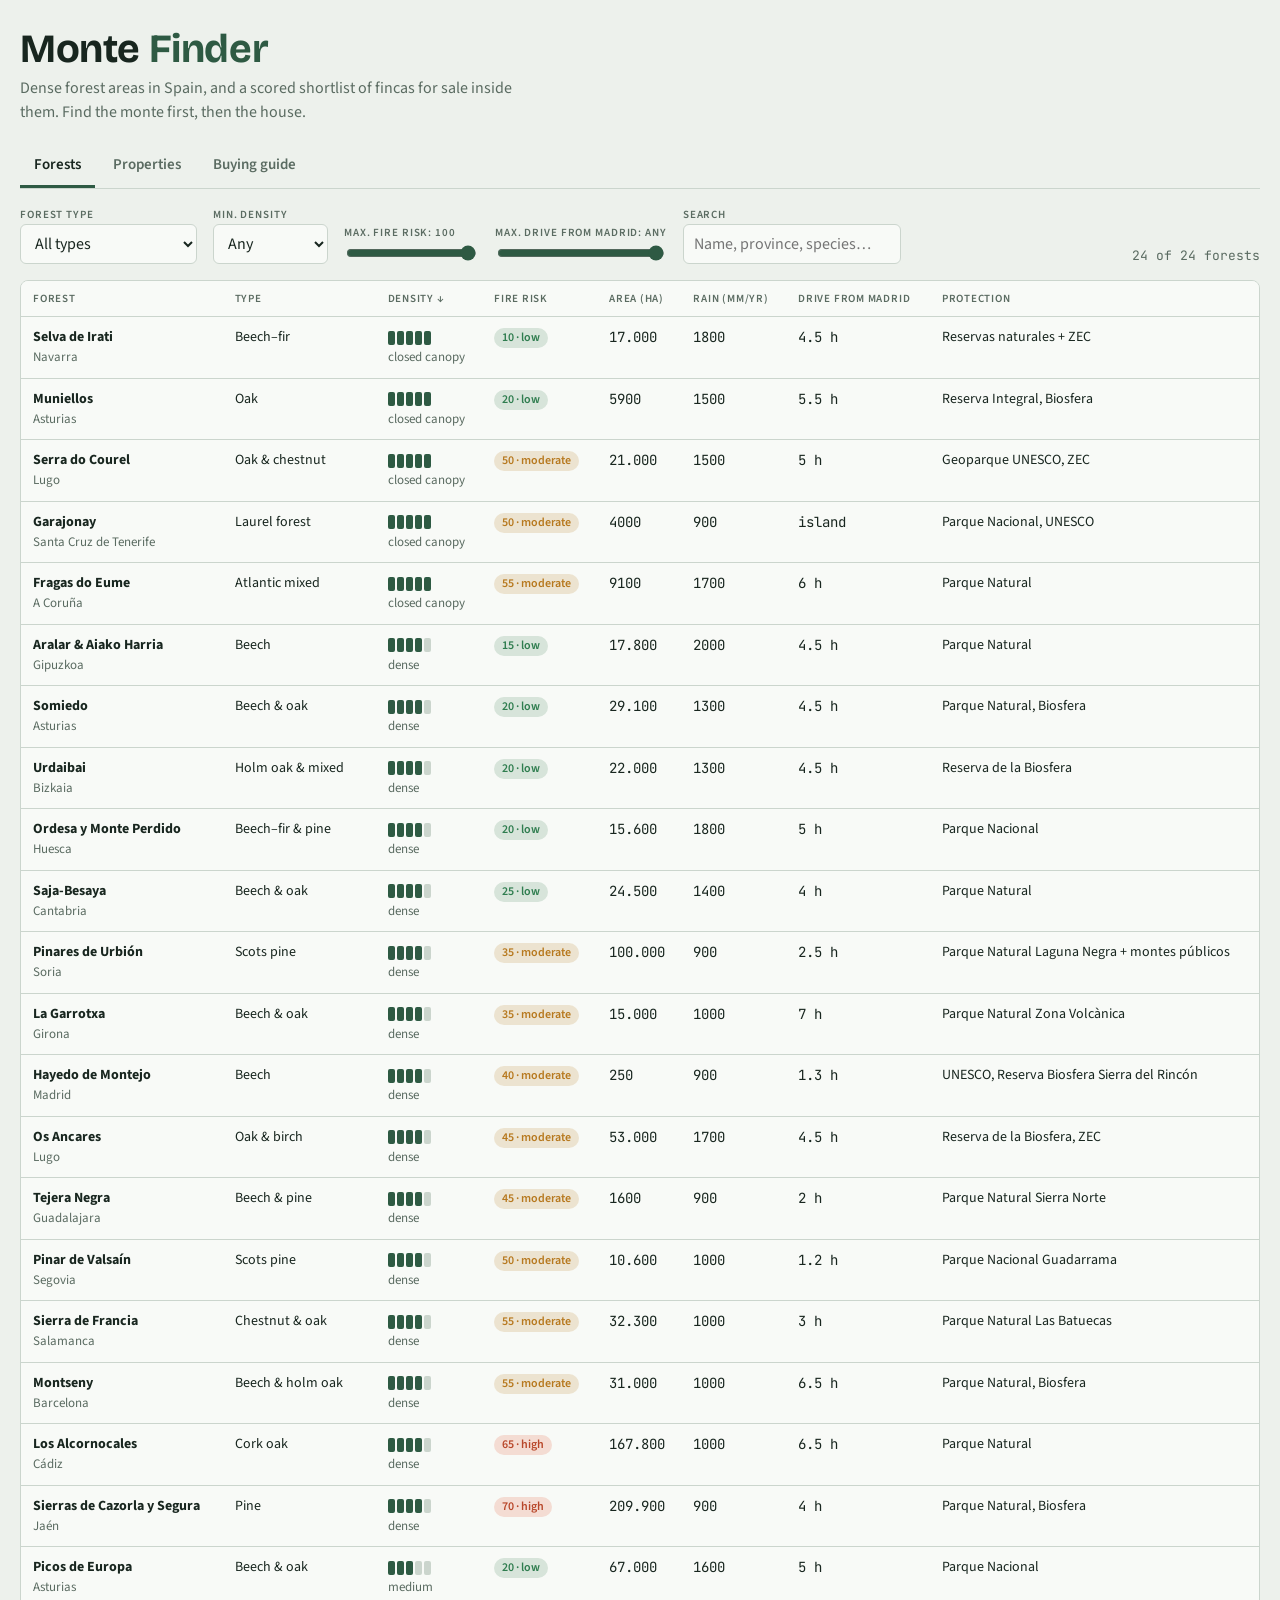
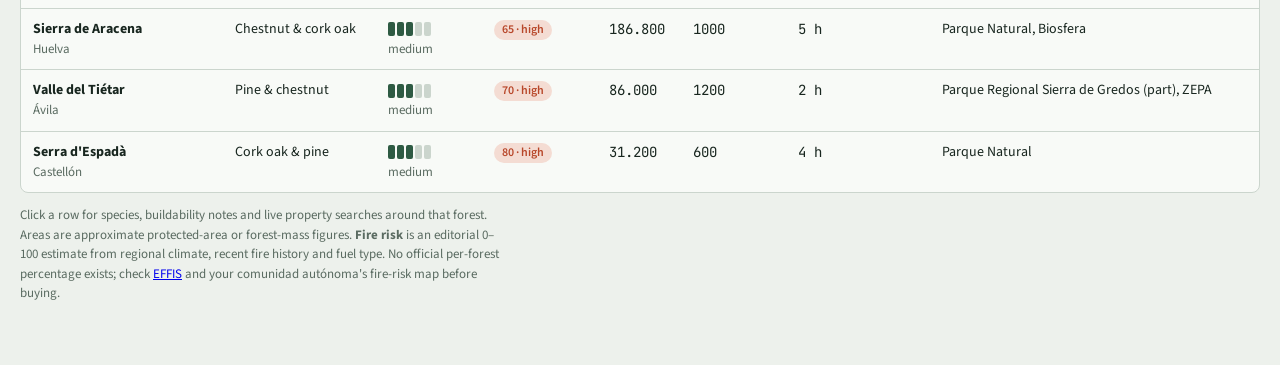
==== forest-finder/index.html @ 4b46ee8d "Add Monte Finder: Spanish forests and forest-property shortlist app Co-Authored-By: Claude Opus 5.5 " ====
<!doctype html>
<html lang="en">
<head>
<meta charset="utf-8">
<meta name="viewport" content="width=device-width, initial-scale=1, viewport-fit=cover">
<!-- ARTIFACT-START -->
<title>Monte Finder</title>
<link rel="preconnect" href="https://fonts.googleapis.com">
<link rel="preconnect" href="https://fonts.gstatic.com" crossorigin>
<link rel="stylesheet" href="https://fonts.googleapis.com/css2?family=Bricolage+Grotesque:opsz,wght@12..96,500;12..96,700&family=Source+Sans+3:wght@400;600&family=JetBrains+Mono:wght@400;600&display=swap">
<style>
:root{
  --bg:#EDF1EC; --surface:#F8FAF7; --ink:#18261F; --muted:#5A6B61; --line:#CBD5CD;
  --moss:#2E5A43; --moss-soft:#D7E4DA; --bark:#7A5A40;
  --ok:#2F7D4F; --warn:#B7791F; --bad:#B8472A; --bad-soft:#F4DCD3;
  --display:"Bricolage Grotesque", "Segoe UI", system-ui, sans-serif;
  --body:"Source Sans 3", "Segoe UI", system-ui, sans-serif;
  --mono:"JetBrains Mono", ui-monospace, Menlo, Consolas, monospace;
}
@media (prefers-color-scheme: dark){
  :root:not([data-theme="light"]){
    color-scheme:dark;
    --bg:#101813; --surface:#17221B; --ink:#E3EBE5; --muted:#98A89E; --line:#2C3B32;
    --moss:#7FC19A; --moss-soft:#1F3328; --bark:#C9A07E;
    --ok:#6CC08D; --warn:#E0A94A; --bad:#EE7F5E; --bad-soft:#3A221A;
  }
}
:root[data-theme="dark"]{
  color-scheme:dark;
  --bg:#101813; --surface:#17221B; --ink:#E3EBE5; --muted:#98A89E; --line:#2C3B32;
  --moss:#7FC19A; --moss-soft:#1F3328; --bark:#C9A07E;
  --ok:#6CC08D; --warn:#E0A94A; --bad:#EE7F5E; --bad-soft:#3A221A;
}
*{box-sizing:border-box}
body{margin:0;background:var(--bg);color:var(--ink);font:16px/1.5 var(--body);padding-inline:16px;padding-block:0 48px}
.wrap{max-width:1240px;margin:0 auto}
header{padding-block:28px 12px;display:flex;flex-wrap:wrap;gap:16px 32px;align-items:flex-end;justify-content:space-between}
h1{font:700 clamp(28px,4vw,40px)/1.05 var(--display);margin:0;letter-spacing:-.01em;text-wrap:balance}
h1 span{color:var(--moss)}
.lede{color:var(--muted);max-width:62ch;margin:6px 0 0}
h2{font:700 22px/1.2 var(--display);margin:0 0 4px;text-wrap:balance}
h3{font:600 17px/1.3 var(--display);margin:0}
nav.tabs{display:flex;gap:4px;border-bottom:1px solid var(--line);margin-block:8px 20px;overflow-x:auto}
nav.tabs button{font:600 15px var(--body);background:none;border:0;border-bottom:3px solid transparent;color:var(--muted);padding:10px 14px;cursor:pointer;white-space:nowrap}
nav.tabs button[aria-selected="true"]{color:var(--ink);border-color:var(--moss)}
button,select,input,textarea{font:inherit;color:inherit}
:focus-visible{outline:2px solid var(--moss);outline-offset:2px}
.controls{display:flex;flex-wrap:wrap;gap:10px 16px;align-items:end;margin-bottom:16px}
.field{display:flex;flex-direction:column;gap:4px;min-width:0}
.field label,.lbl{font:600 11px/1 var(--body);text-transform:uppercase;letter-spacing:.08em;color:var(--muted)}
select,input,textarea{background:var(--surface);border:1px solid var(--line);border-radius:6px;padding:7px 10px;max-width:100%}
input[type=range]{padding:0;accent-color:var(--moss)}
.btn{background:var(--moss);color:var(--surface);border:0;border-radius:6px;padding:8px 14px;font-weight:600;cursor:pointer}
.btn.ghost{background:transparent;color:var(--moss);border:1px solid var(--moss)}
.btn.small{padding:4px 10px;font-size:13px}
.count{font:13px var(--mono);color:var(--muted);margin-left:auto}
.tablebox{overflow-x:auto;border:1px solid var(--line);border-radius:8px;background:var(--surface)}
table{border-collapse:collapse;width:100%;font-size:14px}
th,td{padding:10px 12px;text-align:left;vertical-align:top;border-bottom:1px solid var(--line)}
th{font:600 11px var(--body);text-transform:uppercase;letter-spacing:.07em;color:var(--muted);white-space:nowrap;cursor:pointer;user-select:none;position:sticky;top:0;background:var(--surface)}
th[data-dir="asc"]::after{content:" ↑"} th[data-dir="desc"]::after{content:" ↓"}
tr:last-child td{border-bottom:0}
td.num{font-family:var(--mono);font-variant-numeric:tabular-nums;white-space:nowrap}
td .sub{color:var(--muted);font-size:13px}
#prop-table td:nth-child(2){min-width:240px}
tr.row{cursor:pointer} tr.row:hover td{background:var(--moss-soft)}
.pill{display:inline-block;font:600 12px/1 var(--body);padding:4px 8px;border-radius:999px;white-space:nowrap}
.risk-low{background:var(--moss-soft);color:var(--ok)}
.risk-mid{background:color-mix(in srgb,var(--warn) 18%,transparent);color:var(--warn)}
.risk-high{background:var(--bad-soft);color:var(--bad)}
.tag{display:inline-block;font-size:12px;border:1px solid var(--line);border-radius:4px;padding:1px 6px;margin:2px 4px 0 0;color:var(--muted)}
.meter{display:inline-flex;gap:2px;vertical-align:middle}
.meter i{width:7px;height:14px;border-radius:2px;background:var(--line)}
.meter i.on{background:var(--moss)}
.bar{height:6px;border-radius:3px;background:var(--line);overflow:hidden;min-width:60px;margin-top:4px}
.bar b{display:block;height:100%;background:var(--moss)}
.detail td{background:var(--bg)}
.detail .grid{display:grid;grid-template-columns:repeat(auto-fit,minmax(220px,1fr));gap:12px 24px;padding-block:6px}
.detail p{margin:2px 0 0}
.links{display:flex;flex-wrap:wrap;gap:6px;margin-top:6px}
.links a{font-size:13px;color:var(--moss);border:1px solid var(--line);border-radius:4px;padding:3px 8px;text-decoration:none;background:var(--surface)}
.links a:hover{border-color:var(--moss)}
.note{font-size:13px;color:var(--muted);max-width:80ch}
.example{font:600 10px/1 var(--mono);letter-spacing:.06em;color:var(--bark);border:1px dashed var(--bark);border-radius:3px;padding:2px 4px;margin-left:6px;vertical-align:middle}
.score{font:700 18px var(--mono)}
.panel{background:var(--surface);border:1px solid var(--line);border-radius:8px;padding:18px}
form.add{display:grid;grid-template-columns:repeat(auto-fit,minmax(180px,1fr));gap:12px 16px}
form.add .wide{grid-column:1/-1}
.row-actions{display:flex;gap:8px;flex-wrap:wrap;grid-column:1/-1}
details.panel summary{cursor:pointer;font:600 16px var(--display)}
details.panel[open] summary{margin-bottom:14px}
.stack{display:flex;flex-direction:column;gap:16px}
.guide{display:grid;grid-template-columns:repeat(auto-fit,minmax(300px,1fr));gap:16px}
.guide ol,.guide ul{margin:8px 0 0;padding-left:20px}
.guide li{margin-bottom:6px}
.guide a{color:var(--moss)}
.toast{position:fixed;left:50%;bottom:calc(20px + env(safe-area-inset-bottom,0px));transform:translateX(-50%);background:var(--ink);color:var(--bg);padding:8px 14px;border-radius:6px;font-size:14px}
[hidden]{display:none!important}
@media (prefers-reduced-motion:no-preference){tr.row td{transition:background .15s}}
</style>
</head>
<body>
<div class="wrap">
<header>
  <div>
    <h1>Monte <span>Finder</span></h1>
    <p class="lede">Dense forest areas in Spain, and a scored shortlist of fincas for sale inside them. Find the monte first, then the house.</p>
  </div>
</header>

<nav class="tabs" role="tablist">
  <button role="tab" id="tab-forests" aria-selected="true" data-panel="forests">Forests</button>
  <button role="tab" id="tab-props" aria-selected="false" data-panel="props">Properties</button>
  <button role="tab" id="tab-guide" aria-selected="false" data-panel="guide">Buying guide</button>
</nav>

<!-- FORESTS -->
<section id="forests" role="tabpanel">
  <div class="controls">
    <div class="field"><label for="f-type">Forest type</label>
      <select id="f-type"><option value="">All types</option></select></div>
    <div class="field"><label for="f-dens">Min. density</label>
      <select id="f-dens"><option value="1">Any</option><option value="3">Medium+</option><option value="4">Dense+</option><option value="5">Very dense</option></select></div>
    <div class="field"><label for="f-risk">Max. fire risk: <span id="f-risk-v">100</span></label>
      <input type="range" id="f-risk" min="0" max="100" step="5" value="100"></div>
    <div class="field"><label for="f-drive">Max. drive from Madrid: <span id="f-drive-v">any</span></label>
      <input type="range" id="f-drive" min="1" max="8" step="0.5" value="8"></div>
    <div class="field"><label for="f-q">Search</label>
      <input id="f-q" type="search" placeholder="Name, province, species…"></div>
    <span class="count" id="f-count"></span>
  </div>
  <div class="tablebox">
    <table id="forest-table">
      <thead><tr>
        <th data-k="name">Forest</th>
        <th data-k="type">Type</th>
        <th data-k="density">Density</th>
        <th data-k="fire">Fire risk</th>
        <th data-k="areaHa">Area (ha)</th>
        <th data-k="rain">Rain (mm/yr)</th>
        <th data-k="drive">Drive from Madrid</th>
        <th data-k="protection">Protection</th>
      </tr></thead>
      <tbody></tbody>
    </table>
  </div>
  <p class="note">Click a row for species, buildability notes and live property searches around that forest. Areas are approximate protected-area or forest-mass figures. <b>Fire risk</b> is an editorial 0–100 estimate from regional climate, recent fire history and fuel type. No official per-forest percentage exists; check <a href="https://forest-fire.emergency.copernicus.eu/" target="_blank" rel="noopener">EFFIS</a> and your comunidad autónoma's fire-risk map before buying.</p>
</section>

<!-- PROPERTIES -->
<section id="props" role="tabpanel" hidden>
  <div class="controls">
    <div class="field"><label for="p-forest">Near forest</label>
      <select id="p-forest"><option value="">All</option></select></div>
    <div class="field"><label for="p-max">Max. price (€)</label>
      <input id="p-max" type="number" min="0" step="10000" placeholder="e.g. 250000"></div>
    <div class="field"><label for="p-minf">Min. forest %</label>
      <input id="p-minf" type="number" min="0" max="100" step="5" placeholder="e.g. 60"></div>
    <button class="btn" id="p-add-toggle" type="button">Add a property</button>
    <span class="count" id="p-count"></span>
  </div>

  <div class="panel" id="p-form-panel" hidden>
    <h2 id="p-form-title">Add a property</h2>
    <p class="note">Paste the ad link and fill what the ad says. Forest % can be checked on the <a href="https://www1.sedecatastro.gob.es/" target="_blank" rel="noopener">Catastro</a> parcel sheet (cultivo "monte alto / pinar / castaños") or on <a href="https://sigpac.mapa.gob.es/fega/visor/" target="_blank" rel="noopener">SIGPAC</a> (uso FO).</p>
    <form class="add" id="p-form">
      <div class="field wide"><label for="pf-title">Title</label><input id="pf-title" required placeholder="Casa de piedra con 4 ha de robledal"></div>
      <div class="field wide"><label for="pf-url">Ad link</label><input id="pf-url" type="url" placeholder="https://www.idealista.com/inmueble/…"></div>
      <div class="field"><label for="pf-forest">Nearest forest</label><select id="pf-forest"></select></div>
      <div class="field"><label for="pf-town">Municipality</label><input id="pf-town"></div>
      <div class="field"><label for="pf-price">Price (€)</label><input id="pf-price" type="number" min="0" required></div>
      <div class="field"><label for="pf-area">Land area (ha)</label><input id="pf-area" type="number" min="0" step="0.01" required></div>
      <div class="field"><label for="pf-fpct">Forest % of land</label><input id="pf-fpct" type="number" min="0" max="100" required></div>
      <div class="field"><label for="pf-ftype">Forest type on the plot</label><input id="pf-ftype" placeholder="Robledal, castaños, pinar…"></div>
      <div class="field"><label for="pf-dens">Density</label><select id="pf-dens"><option value="1">1 · scattered</option><option value="2">2 · open</option><option value="3" selected>3 · medium</option><option value="4">4 · dense</option><option value="5">5 · closed canopy</option></select></div>
      <div class="field"><label for="pf-fire">Fire risk (0–100)</label><input id="pf-fire" type="number" min="0" max="100" placeholder="blank = use forest's"></div>
      <div class="field"><label for="pf-house">Building</label><select id="pf-house">
        <option value="habitable">Habitable house</option><option value="renovate" selected>House to renovate</option>
        <option value="ruin">Ruin / borda / pallaza</option><option value="none">No building</option></select></div>
      <div class="field"><label for="pf-m2">Built area (m²)</label><input id="pf-m2" type="number" min="0"></div>
      <div class="field"><label for="pf-water">Water</label><select id="pf-water"><option value="1">Yes (mains, spring or well)</option><option value="0">No / unknown</option></select></div>
      <div class="field"><label for="pf-power">Electricity</label><select id="pf-power"><option value="1">Yes</option><option value="0">No / unknown</option></select></div>
      <div class="field"><label for="pf-road">Road access</label><select id="pf-road"><option value="1">Paved / year-round</option><option value="0">Dirt track / unknown</option></select></div>
      <div class="field"><label for="pf-net">Internet</label><select id="pf-net"><option value="unknown">Unknown</option><option value="fibre">Fibre</option><option value="4g">4G/5G</option><option value="sat">Satellite only</option></select></div>
      <div class="field wide"><label for="pf-notes">Notes</label><textarea id="pf-notes" rows="2" placeholder="Suelo rústico? Núcleo rural? Spring on the plot? Next visit…"></textarea></div>
      <div class="row-actions">
        <button class="btn" type="submit" id="pf-save">Save property</button>
        <button class="btn ghost" type="button" id="pf-cancel">Cancel</button>
      </div>
    </form>
  </div>

  <div class="tablebox" style="margin-top:16px">
    <table id="prop-table">
      <thead><tr>
        <th data-k="score">Fit</th>
        <th data-k="title">Property</th>
        <th data-k="price">Price</th>
        <th data-k="area">Land</th>
        <th data-k="fpct">Forest</th>
        <th data-k="eurPerForestHa">€ / forest ha</th>
        <th data-k="density">Density</th>
        <th data-k="fire">Fire risk</th>
        <th data-k="house">Building</th>
        <th data-k="services">Services</th>
        <th></th>
      </tr></thead>
      <tbody></tbody>
    </table>
  </div>
  <p class="note"><b>Fit score</b> (0–100) = forest % ×30 + density ×20 + low fire risk ×20 + building ×15 (habitable 15, to renovate 12, ruin 8, none 0) + water, power and road access 5 each. Building new on suelo rústico is usually not allowed, so an existing house or ruin scores higher than bare land.</p>

  <details class="panel" style="margin-top:16px">
    <summary>Back up or move your list</summary>
    <div class="stack">
      <p class="note">Properties are saved in this browser only. Copy the JSON to keep a backup or to move the list to another device, then paste it back here.</p>
      <textarea id="p-json" rows="6" style="font-family:var(--mono);font-size:12px;width:100%"></textarea>
      <div class="row-actions">
        <button class="btn small" type="button" id="p-export">Copy list as JSON</button>
        <button class="btn small ghost" type="button" id="p-import">Replace list with pasted JSON</button>
        <button class="btn small ghost" type="button" id="p-clear-ex">Remove example rows</button>
      </div>
    </div>
  </details>
</section>

<!-- GUIDE -->
<section id="guide" role="tabpanel" hidden>
  <div class="guide">
    <div class="panel">
      <h2>Before you make an offer</h2>
      <ol>
        <li><b>Land classification.</b> Ask the ayuntamiento for a <i>certificado urbanístico</i>. On <i>suelo rústico / no urbanizable</i>, new houses are usually banned or need huge minimum plots. Renovating an existing, legally registered building is the realistic path.</li>
        <li><b>Is the house legal?</b> Check it appears in the <a href="https://www1.sedecatastro.gob.es/" target="_blank" rel="noopener">Catastro</a> and the Registro de la Propiedad (nota simple, ~€10). Unregistered ruins may not be rebuildable.</li>
        <li><b>Protected area rules.</b> Inside a Parque Natural or Red Natura 2000 zone, the PORN/PRUG plan decides what you may build, cut or fence. Read it for the exact parcel.</li>
        <li><b>Fire history.</b> Under the Ley de Montes (Ley 43/2003, art. 50) burned forest land cannot change use for 30 years. Check past fires on <a href="https://forest-fire.emergency.copernicus.eu/apps/effis.statistics/" target="_blank" rel="noopener">EFFIS</a>.</li>
        <li><b>Monte público or vecinal?</b> Many forests are <i>montes de utilidad pública</i> or <i>montes vecinales en mano común</i> (Galicia). You can buy next to them, not in them.</li>
        <li><b>Water.</b> Spring or well rights (<i>concesión</i> from the Confederación Hidrográfica) matter more than mains water in remote places.</li>
        <li><b>Access and services.</b> A right of way (<i>servidumbre de paso</i>) must be registered. Check electricity connection cost and mobile coverage on site.</li>
      </ol>
    </div>
    <div class="panel">
      <h2>Living in a dense forest safely</h2>
      <ul>
        <li><b>Defensible space.</b> Most regions require a 25–50 m cleared strip (<i>franja de protección</i>) around buildings in forest-urban interface. Galicia enforces 50 m under Ley 3/2007.</li>
        <li><b>Species matter.</b> Beech, oak and chestnut burn far less readily than pine or eucalyptus. Atlantic broadleaf forests (Navarra, Asturias, Cantabria, País Vasco) carry the lowest risk.</li>
        <li><b>Eucalyptus and pine plantations</b> often appear as "forest" in ads. They are high fire risk and low habitat value. Ask what the trees are.</li>
        <li><b>Insurance.</b> Get a fire insurance quote before buying. Refusal or a very high premium tells you something.</li>
        <li><b>Winter.</b> North-facing slopes in Cantabrian valleys get little sun from November to February. Visit in winter.</li>
      </ul>
    </div>
    <div class="panel">
      <h2>Where to search</h2>
      <ul>
        <li><a href="https://www.idealista.com/" target="_blank" rel="noopener">Idealista</a>: filter "Terrenos" or "Casas de pueblo/rústicas", then search the municipality names from the Forests tab.</li>
        <li><a href="https://www.fotocasa.es/" target="_blank" rel="noopener">Fotocasa</a>: section "Fincas rústicas" by province.</li>
        <li><a href="https://www.milanuncios.com/venta-de-fincas/" target="_blank" rel="noopener">Milanuncios</a>: private sellers, keyword "bosque" or "monte".</li>
        <li><a href="https://www.cocampo.com/" target="_blank" rel="noopener">Cocampo</a>: specialist in fincas forestales and rústicas.</li>
        <li><a href="https://www.aldeasabandonadas.com/" target="_blank" rel="noopener">Aldeas Abandonadas</a>: villages, ruins and pallazas in the north-west.</li>
        <li><a href="https://www.agroanuncios.es/anuncios/fincas-rusticas/" target="_blank" rel="noopener">AgroAnuncios</a>: rural plots, many with robledal or castaños.</li>
        <li>Galicia: the <a href="https://bantegal.com/" target="_blank" rel="noopener">Banco de Terras</a> lists public and abandoned plots.</li>
      </ul>
    </div>
    <div class="panel">
      <h2>Map tools</h2>
      <ul>
        <li><a href="https://sigpac.mapa.gob.es/fega/visor/" target="_blank" rel="noopener">SIGPAC viewer</a>: land use per parcel (FO = forestal).</li>
        <li><a href="https://www.miteco.gob.es/es/biodiversidad/servicios/banco-datos-naturaleza/informacion-disponible/mfe50.html" target="_blank" rel="noopener">Mapa Forestal de España</a>: species and canopy cover (fracción de cabida cubierta).</li>
        <li><a href="https://www.ign.es/iberpix/visor/" target="_blank" rel="noopener">Iberpix (IGN)</a>: aerial photos, including historical ones to see how the forest has changed.</li>
        <li><a href="https://www.miteco.gob.es/es/biodiversidad/servicios/banco-datos-naturaleza/informacion-disponible/enp.html" target="_blank" rel="noopener">Protected areas (ENP / Natura 2000)</a> boundaries.</li>
      </ul>
    </div>
  </div>
</section>
</div>
<div class="toast" id="toast" hidden></div>

<script>
// ---- Forest data (approximate; verify before relying on it) ----
// density: 1 scattered … 5 closed canopy. fire: editorial 0–100 risk estimate. drive: hours by car from Madrid (null = island).
const FORESTS = [
 {id:"irati",name:"Selva de Irati",prov:"Navarra",type:"Beech–fir",species:"Haya (Fagus sylvatica), abeto (Abies alba)",density:5,fire:10,areaHa:17000,alt:"800–1,500 m",rain:1800,protection:"Reservas naturales + ZEC",drive:4.5,towns:["Ochagavía","Orbaizeta","Aribe","Garralda"],notes:"Second-largest beech–fir forest in Europe. Very wet, very low fire risk. Houses come up in the Aezkoa and Salazar valley villages."},
 {id:"aralar",name:"Aralar & Aiako Harria",prov:"Gipuzkoa",type:"Beech",species:"Haya, roble, pino plantations at lower levels",density:4,fire:15,areaHa:17800,alt:"200–1,430 m",rain:2000,protection:"Parque Natural",drive:4.5,towns:["Lekunberri","Amezketa","Oiartzun","Ataun"],notes:"Rainiest part of the peninsula. Caseríos with woodland are common but pricey. Close to San Sebastián and France."},
 {id:"muniellos",name:"Muniellos",prov:"Asturias",type:"Oak",species:"Roble albar (Quercus petraea), roble carballo, abedul, haya",density:5,fire:20,areaHa:5900,alt:"600–1,600 m",rain:1500,protection:"Reserva Integral, Biosfera",drive:5.5,towns:["Cangas del Narcea","Ibias","Degaña"],notes:"Largest oak forest in Spain. The reserve itself is closed to building. Look at the villages of the Fuentes del Narcea park around it."},
 {id:"somiedo",name:"Somiedo",prov:"Asturias",type:"Beech & oak",species:"Haya, roble, abedul, acebo",density:4,fire:20,areaHa:29100,alt:"400–2,194 m",rain:1300,protection:"Parque Natural, Biosfera",drive:4.5,towns:["Pola de Somiedo","Teverga","Belmonte de Miranda"],notes:"Brown bear country. Old teitos and brañas occasionally for sale; renovation rules are strict but possible."},
 {id:"picos",name:"Picos de Europa",prov:"Asturias",type:"Beech & oak",species:"Haya, roble, tilo, castaño",density:3,fire:20,areaHa:67000,alt:"75–2,650 m",rain:1600,protection:"Parque Nacional",drive:5,towns:["Cangas de Onís","Potes","Posada de Valdeón","Cabrales"],notes:"Mixed meadow, rock and forest rather than continuous woodland. Liébana (Potes) has drier microclimate and oak–chestnut slopes."},
 {id:"saja",name:"Saja-Besaya",prov:"Cantabria",type:"Beech & oak",species:"Haya, roble, abedul",density:4,fire:25,areaHa:24500,alt:"150–2,000 m",rain:1400,protection:"Parque Natural",drive:4,towns:["Cabuérniga","Ruente","Los Tojos","Arenas de Iguña"],notes:"Some of Spain's best-kept beech woods, with village houses in the Cabuérniga valley. Closer to Madrid than Asturias."},
 {id:"urdaibai",name:"Urdaibai",prov:"Bizkaia",type:"Holm oak & mixed",species:"Encina cantábrica, roble; many pine and eucalyptus plantations",density:4,fire:20,areaHa:22000,alt:"0–800 m",rain:1300,protection:"Reserva de la Biosfera",drive:4.5,towns:["Gernika","Busturia","Ea","Mundaka"],notes:"Coastal. A lot of what looks like forest is plantation; check species on each plot."},
 {id:"eume",name:"Fragas do Eume",prov:"A Coruña",type:"Atlantic mixed",species:"Carballo (Q. robur), castaño, abedul, ferns",density:5,fire:55,areaHa:9100,alt:"0–600 m",rain:1700,protection:"Parque Natural",drive:6,towns:["Pontedeume","Monfero","A Capela","Cabanas"],notes:"One of Europe's best-preserved Atlantic coastal forests. Hit by fire in 2012; surrounding hills are eucalyptus-heavy."},
 {id:"ancares",name:"Os Ancares",prov:"Lugo",type:"Oak & birch",species:"Carballo, abedul, acebo, soutos de castaño",density:4,fire:45,areaHa:53000,alt:"500–1,969 m",rain:1700,protection:"Reserva de la Biosfera, ZEC",drive:4.5,towns:["Navia de Suarna","Cervantes","Vega de Espinareda","Candín"],notes:"Pallozas and stone houses in near-empty villages, often at low prices. Remote; winters are long."},
 {id:"courel",name:"Serra do Courel",prov:"Lugo",type:"Oak & chestnut",species:"Devesas de roble, castaño, tejo, acebo",density:5,fire:50,areaHa:21000,alt:"400–1,640 m",rain:1500,protection:"Geoparque UNESCO, ZEC",drive:5,towns:["Folgoso do Courel","Seoane","Quiroga"],notes:"Devesa da Rogueira is one of Galicia's densest forests. The 2022 fires burned part of the range; check the exact plot."},
 {id:"ordesa",name:"Ordesa y Monte Perdido",prov:"Huesca",type:"Beech–fir & pine",species:"Haya, abeto, pino silvestre, pino negro",density:4,fire:20,areaHa:15600,alt:"700–3,355 m",rain:1800,protection:"Parque Nacional",drive:5,towns:["Torla","Broto","Fanlo","Bielsa"],notes:"Old bordas in the Broto and Sobrarbe valleys are the usual route. High prices near Torla."},
 {id:"urbion",name:"Pinares de Urbión",prov:"Soria",type:"Scots pine",species:"Pino silvestre, rebollo, haya in pockets",density:4,fire:35,areaHa:100000,alt:"1,000–2,200 m",rain:900,protection:"Parque Natural Laguna Negra + montes públicos",drive:2.5,towns:["Covaleda","Duruelo de la Sierra","Vinuesa","Quintanar de la Sierra"],notes:"One of Europe's largest continuous pine forests, well managed by the villages. Most forest is communal; buy a village house on its edge. Cold winters."},
 {id:"valsain",name:"Pinar de Valsaín",prov:"Segovia",type:"Scots pine",species:"Pino silvestre, roble melojo, acebo",density:4,fire:50,areaHa:10600,alt:"1,100–2,200 m",rain:1000,protection:"Parque Nacional Guadarrama",drive:1.2,towns:["Valsaín","La Granja","Navafría","El Espinar"],notes:"State-owned forest, so you buy in the villages around it. Closest dense forest to Madrid; prices reflect that."},
 {id:"montejo",name:"Hayedo de Montejo",prov:"Madrid",type:"Beech",species:"Haya, roble melojo, acebo",density:4,fire:40,areaHa:250,alt:"1,250–1,500 m",rain:900,protection:"UNESCO, Reserva Biosfera Sierra del Rincón",drive:1.3,towns:["Montejo de la Sierra","La Hiruela","Horcajuelo de la Sierra","Prádena del Rincón"],notes:"Small beech wood, but the Sierra del Rincón around it has oak forest and cheap-ish stone houses."},
 {id:"tejera",name:"Tejera Negra",prov:"Guadalajara",type:"Beech & pine",species:"Haya, roble, pino silvestre",density:4,fire:45,areaHa:1600,alt:"1,200–2,000 m",rain:900,protection:"Parque Natural Sierra Norte",drive:2,towns:["Cantalojas","Majaelrayo","Valverde de los Arroyos","Campillo de Ranas"],notes:"Pueblos de arquitectura negra. Very low population, stone houses for renovation appear regularly."},
 {id:"francia",name:"Sierra de Francia",prov:"Salamanca",type:"Chestnut & oak",species:"Castaño, roble melojo, madroño, alcornoque",density:4,fire:55,areaHa:32300,alt:"400–1,723 m",rain:1000,protection:"Parque Natural Las Batuecas",drive:3,towns:["La Alberca","Mogarraz","Miranda del Castañar","Sotoserrano"],notes:"Terraced chestnut and oak slopes with vineyards. Mild; some fire risk on the south side."},
 {id:"tietar",name:"Valle del Tiétar",prov:"Ávila",type:"Pine & chestnut",species:"Pino resinero, pino laricio, castaño, roble",density:3,fire:70,areaHa:86000,alt:"400–2,592 m",rain:1200,protection:"Parque Regional Sierra de Gredos (part), ZEPA",drive:2,towns:["Arenas de San Pedro","Candeleda","Piedralaves","El Arenal"],notes:"Green and close to Madrid, but pine-dominated with hot summers. Several large fires in recent decades."},
 {id:"montseny",name:"Montseny",prov:"Barcelona",type:"Beech & holm oak",species:"Haya, encina, abeto, alcornoque",density:4,fire:55,areaHa:31000,alt:"200–1,706 m",rain:1000,protection:"Parque Natural, Biosfera",drive:6.5,towns:["Viladrau","Montseny","Arbúcies","Seva"],notes:"Masías surrounded by forest, close to Barcelona and Girona. High prices, strict park rules."},
 {id:"garrotxa",name:"La Garrotxa",prov:"Girona",type:"Beech & oak",species:"Haya (Fageda d'en Jordà), roble, encina",density:4,fire:35,areaHa:15000,alt:"200–1,100 m",rain:1000,protection:"Parque Natural Zona Volcànica",drive:7,towns:["Olot","Santa Pau","Les Planes d'Hostoles","Sant Feliu de Pallerols"],notes:"Wet volcanic valleys with beech on lava. Masías to restore appear, but demand is high."},
 {id:"cazorla",name:"Sierras de Cazorla y Segura",prov:"Jaén",type:"Pine",species:"Pino laricio, pino carrasco, pino negral",density:4,fire:70,areaHa:209900,alt:"460–2,107 m",rain:900,protection:"Parque Natural, Biosfera",drive:4,towns:["Cazorla","Santiago de la Espada","Hornos","Pontones"],notes:"Spain's largest protected area. Dense pine but Mediterranean summers; the 2017 and 2022 seasons had large fires nearby."},
 {id:"aracena",name:"Sierra de Aracena",prov:"Huelva",type:"Chestnut & cork oak",species:"Castaño, alcornoque, encina, quejigo",density:3,fire:65,areaHa:186800,alt:"200–960 m",rain:1000,protection:"Parque Natural, Biosfera",drive:5,towns:["Aracena","Alájar","Castaño del Robledo","Galaroza"],notes:"Wetter than the rest of Andalucía. Chestnut groves with houses are a classic buy. More dehesa than closed forest."},
 {id:"alcornocales",name:"Los Alcornocales",prov:"Cádiz",type:"Cork oak",species:"Alcornoque, quejigo; laurel and ferns in the canutos",density:4,fire:65,areaHa:167800,alt:"0–1,092 m",rain:1000,protection:"Parque Natural",drive:6.5,towns:["Jimena de la Frontera","Alcalá de los Gazules","Castellar","Cortes de la Frontera"],notes:"Largest cork oak forest in Europe. Big estates dominate; small fincas with cortijos come up around Jimena."},
 {id:"espadan",name:"Serra d'Espadà",prov:"Castellón",type:"Cork oak & pine",species:"Alcornoque, pino rodeno, encina",density:3,fire:80,areaHa:31200,alt:"100–1,106 m",rain:600,protection:"Parque Natural",drive:4,towns:["Eslida","Aín","Almedíjar","Chóvar"],notes:"Only large cork forest in eastern Spain. Dry and fire-prone; high risk for a forest home."},
 {id:"garajonay",name:"Garajonay",prov:"Santa Cruz de Tenerife",type:"Laurel forest",species:"Laurisilva: laurel, til, viñátigo, brezo",density:5,fire:50,areaHa:4000,alt:"650–1,487 m",rain:900,protection:"Parque Nacional, UNESCO",drive:null,towns:["Hermigua","Vallehermoso","Agulo","Alajeró"],notes:"Fog-fed relict forest on La Gomera. The 2012 fire burned a large part. Farmhouses in Hermigua and Vallehermoso valleys."}
];

// Example rows only. They illustrate the scoring and point to live searches, not real ads.
const EXAMPLE_PROPS = [
 {id:"ex1",example:true,title:"Example · Stone house to renovate with oak wood",url:"",forest:"somiedo",town:"Teverga",price:95000,area:3.2,fpct:75,ftype:"Robledal y castaños",density:4,fire:null,house:"renovate",m2:140,water:1,power:1,road:0,net:"4g",notes:"Example row. Replace with a real ad."},
 {id:"ex2",example:true,title:"Example · Borda with pine and beech",url:"",forest:"ordesa",town:"Broto",price:210000,area:1.5,fpct:60,ftype:"Pino silvestre y haya",density:3,fire:null,house:"ruin",m2:90,water:1,power:0,road:1,net:"unknown",notes:"Example row."},
 {id:"ex3",example:true,title:"Example · Village house on the edge of the pine forest",url:"",forest:"urbion",town:"Covaleda",price:130000,area:0.4,fpct:40,ftype:"Pinar",density:4,fire:null,house:"habitable",m2:180,water:1,power:1,road:1,net:"fibre",notes:"Example row."}
];

const $ = s => document.querySelector(s);
const esc = s => String(s ?? "").replace(/[&<>"']/g, c => ({"&":"&amp;","<":"&lt;",">":"&gt;",'"':"&quot;","'":"&#39;"}[c]));
const fmt = n => n == null || isNaN(n) ? "–" : Number(n).toLocaleString("es-ES");
const byId = Object.fromEntries(FORESTS.map(f => [f.id, f]));
const DENS_LBL = ["","scattered","open","medium","dense","closed canopy"];
const HOUSE_LBL = {habitable:"Habitable",renovate:"To renovate",ruin:"Ruin",none:"None"};
const HOUSE_PTS = {habitable:15,renovate:12,ruin:8,none:0};

function store(key, val){ try{ if(val===undefined) return JSON.parse(localStorage.getItem(key)); localStorage.setItem(key, JSON.stringify(val)); }catch(e){ return null; } }
function toast(msg){ const t=$("#toast"); t.textContent=msg; t.hidden=false; clearTimeout(toast.t); toast.t=setTimeout(()=>t.hidden=true,2200); }
const riskPill = v => `<span class="pill ${v<35?"risk-low":v<60?"risk-mid":"risk-high"}">${v} · ${v<35?"low":v<60?"moderate":"high"}</span>`;
const meter = d => `<span class="meter" title="${DENS_LBL[d]}">${[1,2,3,4,5].map(i=>`<i class="${i<=d?"on":""}"></i>`).join("")}</span>`;

function searchLinks(f){
  const q = t => "https://www.google.com/search?q=" + encodeURIComponent(t);
  const place = f.towns.slice(0,3).map(t=>`"${t}"`).join(" OR ");
  return [
    ["Idealista", q(`site:idealista.com (finca OR casa) (bosque OR monte) (${place})`)],
    ["Fotocasa", q(`site:fotocasa.es finca rústica ${f.prov} (${place})`)],
    ["Milanuncios", q(`site:milanuncios.com finca bosque ${f.prov}`)],
    ["Cocampo", q(`site:cocampo.com finca forestal ${f.prov}`)],
    ["Aldeas Abandonadas", q(`site:aldeasabandonadas.com ${f.prov}`)],
    ["Map", `https://www.openstreetmap.org/search?query=${encodeURIComponent(f.towns[0]+", "+f.prov)}`]
  ];
}

// ---- Tabs ----
document.querySelectorAll("nav.tabs button").forEach(b => b.addEventListener("click", () => showTab(b.dataset.panel)));
function showTab(id){
  document.querySelectorAll("nav.tabs button").forEach(b => b.setAttribute("aria-selected", b.dataset.panel===id));
  document.querySelectorAll("[role=tabpanel]").forEach(p => p.hidden = p.id!==id);
  store("mf-tab", id);
}

// ---- Forests ----
let fSort = {k:"density",dir:"desc"}, openForest = null;
[...new Set(FORESTS.map(f=>f.type))].sort().forEach(t => $("#f-type").insertAdjacentHTML("beforeend", `<option>${esc(t)}</option>`));
["#f-type","#f-dens","#f-risk","#f-drive","#f-q"].forEach(s => $(s).addEventListener("input", renderForests));
function cmp(a,b,k,dir){ const x=a[k], y=b[k]; const r = x==null ? 1 : y==null ? -1 : typeof x==="string" ? x.localeCompare(y) : x-y; return dir==="asc"?r:-r; }
function renderForests(){
  const type=$("#f-type").value, dens=+$("#f-dens").value, risk=+$("#f-risk").value, drive=+$("#f-drive").value, q=$("#f-q").value.trim().toLowerCase();
  $("#f-risk-v").textContent = risk; $("#f-drive-v").textContent = drive>=8 ? "any" : drive+" h";
  const rows = FORESTS.filter(f => (!type||f.type===type) && f.density>=dens && f.fire<=risk && (drive>=8 || (f.drive!=null && f.drive<=drive))
    && (!q || [f.name,f.prov,f.species,f.type,...f.towns].join(" ").toLowerCase().includes(q)))
    .sort((a,b)=> cmp(a,b,fSort.k,fSort.dir) || a.fire-b.fire);
  $("#f-count").textContent = `${rows.length} of ${FORESTS.length} forests`;
  $("#forest-table tbody").innerHTML = rows.map(f => `
    <tr class="row" data-id="${f.id}" tabindex="0">
      <td><b>${esc(f.name)}</b><div class="sub">${esc(f.prov)}</div></td>
      <td>${esc(f.type)}</td>
      <td>${meter(f.density)}<div class="sub">${DENS_LBL[f.density]}</div></td>
      <td>${riskPill(f.fire)}</td>
      <td class="num">${fmt(f.areaHa)}</td>
      <td class="num">${fmt(f.rain)}</td>
      <td class="num">${f.drive==null?"island":f.drive+" h"}</td>
      <td>${esc(f.protection)}</td>
    </tr>${openForest===f.id ? forestDetail(f) : ""}`).join("") || `<tr><td colspan="8">No forests match. Loosen a filter.</td></tr>`;
  markSort("#forest-table", fSort);
}
function forestDetail(f){
  const n = props().filter(p=>p.forest===f.id).length;
  return `<tr class="detail"><td colspan="8"><div class="grid">
    <div><span class="lbl">Species</span><p>${esc(f.species)}</p></div>
    <div><span class="lbl">Altitude</span><p>${esc(f.alt)}</p></div>
    <div><span class="lbl">Villages to search</span><p>${f.towns.map(t=>`<span class="tag">${esc(t)}</span>`).join("")}</p></div>
    <div><span class="lbl">Notes</span><p>${esc(f.notes)}</p></div>
    <div style="grid-column:1/-1"><span class="lbl">Search properties around ${esc(f.name)}</span>
      <div class="links">${searchLinks(f).map(([l,u])=>`<a href="${u}" target="_blank" rel="noopener">${l} ↗</a>`).join("")}
      <a href="#props" data-goto="${f.id}">Your shortlist here (${n})</a></div></div>
  </div></td></tr>`;
}
$("#forest-table tbody").addEventListener("click", e => {
  const g = e.target.closest("[data-goto]");
  if(g){ e.preventDefault(); $("#p-forest").value=g.dataset.goto; showTab("props"); renderProps(); return; }
  if(e.target.closest("a")) return;
  const tr = e.target.closest("tr.row"); if(!tr) return;
  openForest = openForest===tr.dataset.id ? null : tr.dataset.id; renderForests();
});
$("#forest-table tbody").addEventListener("keydown", e => { if(e.key==="Enter" && e.target.matches("tr.row")) e.target.click(); });

function markSort(tbl, s){ document.querySelectorAll(tbl+" th").forEach(th => th.dataset.k===s.k ? th.dataset.dir=s.dir : th.removeAttribute("data-dir")); }
function bindSort(tbl, s, render){
  document.querySelectorAll(tbl+" th[data-k]").forEach(th => th.addEventListener("click", () => {
    if(s.k===th.dataset.k) s.dir = s.dir==="asc"?"desc":"asc"; else { s.k=th.dataset.k; s.dir = ["name","title","type","protection","house"].includes(s.k)?"asc":"desc"; }
    render();
  }));
}
bindSort("#forest-table", fSort, renderForests);

// ---- Properties ----
let pSort = {k:"score",dir:"desc"}, editing = null;
function props(){ const s = store("mf-props"); return Array.isArray(s) ? s : EXAMPLE_PROPS.slice(); }
function saveProps(list){ store("mf-props", list); }
function enrich(p){
  const f = byId[p.forest];
  const fire = p.fire ?? f?.fire ?? 50;
  const forestHa = p.area * p.fpct/100;
  const score = Math.round(p.fpct/100*30 + p.density/5*20 + (100-fire)/100*20 + (HOUSE_PTS[p.house]||0) + 5*(+p.water) + 5*(+p.power) + 5*(+p.road));
  return {...p, fire, forestHa, eurPerForestHa: forestHa>0 ? Math.round(p.price/forestHa) : null, score, services: +p.water + +p.power + +p.road};
}
FORESTS.forEach(f => {
  $("#p-forest").insertAdjacentHTML("beforeend", `<option value="${f.id}">${esc(f.name)}</option>`);
  $("#pf-forest").insertAdjacentHTML("beforeend", `<option value="${f.id}">${esc(f.name)} (${esc(f.prov)})</option>`);
});
["#p-forest","#p-max","#p-minf"].forEach(s => $(s).addEventListener("input", renderProps));
function renderProps(){
  const fid=$("#p-forest").value, max=+$("#p-max").value||Infinity, minf=+$("#p-minf").value||0;
  const all = props().map(enrich);
  const rows = all.filter(p => (!fid||p.forest===fid) && p.price<=max && p.fpct>=minf).sort((a,b)=>cmp(a,b,pSort.k,pSort.dir));
  $("#p-count").textContent = `${rows.length} of ${all.length} properties`;
  $("#prop-table tbody").innerHTML = rows.map(p => {
    const f = byId[p.forest];
    const svc = [p.water?"water":null,p.power?"power":null,p.road?"road":null].filter(Boolean);
    return `<tr>
      <td class="score">${p.score}</td>
      <td>${p.url ? `<a href="${esc(p.url)}" target="_blank" rel="noopener" style="color:var(--moss);font-weight:600">${esc(p.title)} ↗</a>` : `<b>${esc(p.title)}</b>`}${p.example?'<span class="example">EXAMPLE</span>':""}
        <div class="sub">${esc(p.town||"")}${f?` · near ${esc(f.name)}`:""}${p.ftype?` · ${esc(p.ftype)}`:""}</div>
        ${p.notes?`<div class="sub">${esc(p.notes)}</div>`:""}</td>
      <td class="num">€${fmt(p.price)}</td>
      <td class="num">${fmt(p.area)} ha${p.m2?`<div class="sub">${fmt(p.m2)} m² built</div>`:""}</td>
      <td class="num">${p.fpct}%<div class="bar"><b style="width:${p.fpct}%"></b></div><div class="sub">${fmt(Math.round(p.forestHa*100)/100)} ha</div></td>
      <td class="num">${p.eurPerForestHa?"€"+fmt(p.eurPerForestHa):"–"}</td>
      <td>${meter(p.density)}</td>
      <td>${riskPill(p.fire)}</td>
      <td>${HOUSE_LBL[p.house]||"–"}</td>
      <td>${svc.map(s=>`<span class="tag">${s}</span>`).join("")||'<span class="sub">none known</span>'}${p.net&&p.net!=="unknown"?`<span class="tag">${p.net}</span>`:""}</td>
      <td style="white-space:nowrap"><button class="btn small ghost" data-edit="${p.id}" type="button">Edit</button> <button class="btn small ghost" data-del="${p.id}" type="button">Delete</button></td>
    </tr>`;}).join("") || `<tr><td colspan="11">No properties yet. Open a forest in the Forests tab, use its search links, and add the ads you like here.</td></tr>`;
  markSort("#prop-table", pSort);
}
bindSort("#prop-table", pSort, renderProps);

const FIELDS = ["title","url","forest","town","price","area","fpct","ftype","dens","fire","house","m2","water","power","road","net","notes"];
function openForm(p){
  editing = p?.id || null;
  $("#p-form-title").textContent = p ? "Edit property" : "Add a property";
  $("#p-form").reset();
  if(p) FIELDS.forEach(k => { const el=$("#pf-"+(k==="fpct"?"fpct":k)); const v = k==="dens"?p.density:p[k]; if(el && v!=null) el.value=v; });
  else if($("#p-forest").value) $("#pf-forest").value = $("#p-forest").value;
  $("#p-form-panel").hidden=false; $("#pf-title").focus();
}
$("#p-add-toggle").addEventListener("click", () => $("#p-form-panel").hidden ? openForm() : ($("#p-form-panel").hidden=true));
$("#pf-cancel").addEventListener("click", () => { $("#p-form-panel").hidden=true; editing=null; });
$("#p-form").addEventListener("submit", e => {
  e.preventDefault();
  const v = id => $("#pf-"+id).value.trim(), n = id => v(id)==="" ? null : +v(id);
  const rec = {id: editing || "p"+Date.now(), title:v("title"), url:v("url"), forest:v("forest"), town:v("town"), price:n("price"), area:n("area"), fpct:n("fpct"),
    ftype:v("ftype"), density:+v("dens"), fire:n("fire"), house:v("house"), m2:n("m2"), water:+v("water"), power:+v("power"), road:+v("road"), net:v("net"), notes:v("notes")};
  const list = props(); const i = list.findIndex(p=>p.id===rec.id);
  if(i>=0) list[i]=rec; else list.push(rec);
  saveProps(list); $("#p-form-panel").hidden=true; editing=null; renderProps(); renderForests(); toast("Property saved");
});
$("#prop-table tbody").addEventListener("click", e => {
  const ed = e.target.closest("[data-edit]"), del = e.target.closest("[data-del]");
  if(ed) openForm(props().find(p=>p.id===ed.dataset.edit));
  if(del){
    if(del.dataset.armed){ saveProps(props().filter(p=>p.id!==del.dataset.del)); renderProps(); toast("Property deleted"); }
    else { del.dataset.armed="1"; del.textContent="Confirm"; setTimeout(()=>{ if(del.isConnected){ delete del.dataset.armed; del.textContent="Delete"; } },3000); }
  }
});
$("#p-export").addEventListener("click", () => {
  const txt = JSON.stringify(props(), null, 1); $("#p-json").value = txt;
  (navigator.clipboard?.writeText(txt) ?? Promise.reject()).then(()=>toast("List copied"), ()=>{ $("#p-json").select(); toast("Select all and copy the text above"); });
});
$("#p-import").addEventListener("click", () => {
  try{ const list = JSON.parse($("#p-json").value); if(!Array.isArray(list)) throw 0; saveProps(list); renderProps(); toast(`Imported ${list.length} properties`); }
  catch(e){ toast("That isn't a valid list. Paste JSON copied from this page."); }
});
$("#p-clear-ex").addEventListener("click", () => { saveProps(props().filter(p=>!p.example)); renderProps(); toast("Example rows removed"); });

// ---- Boot ----
renderForests(); renderProps();
const startTab = location.hash.slice(1) || store("mf-tab");
if(["forests","props","guide"].includes(startTab)) showTab(startTab);
</script>
<!-- ARTIFACT-END -->
</body>
</html>
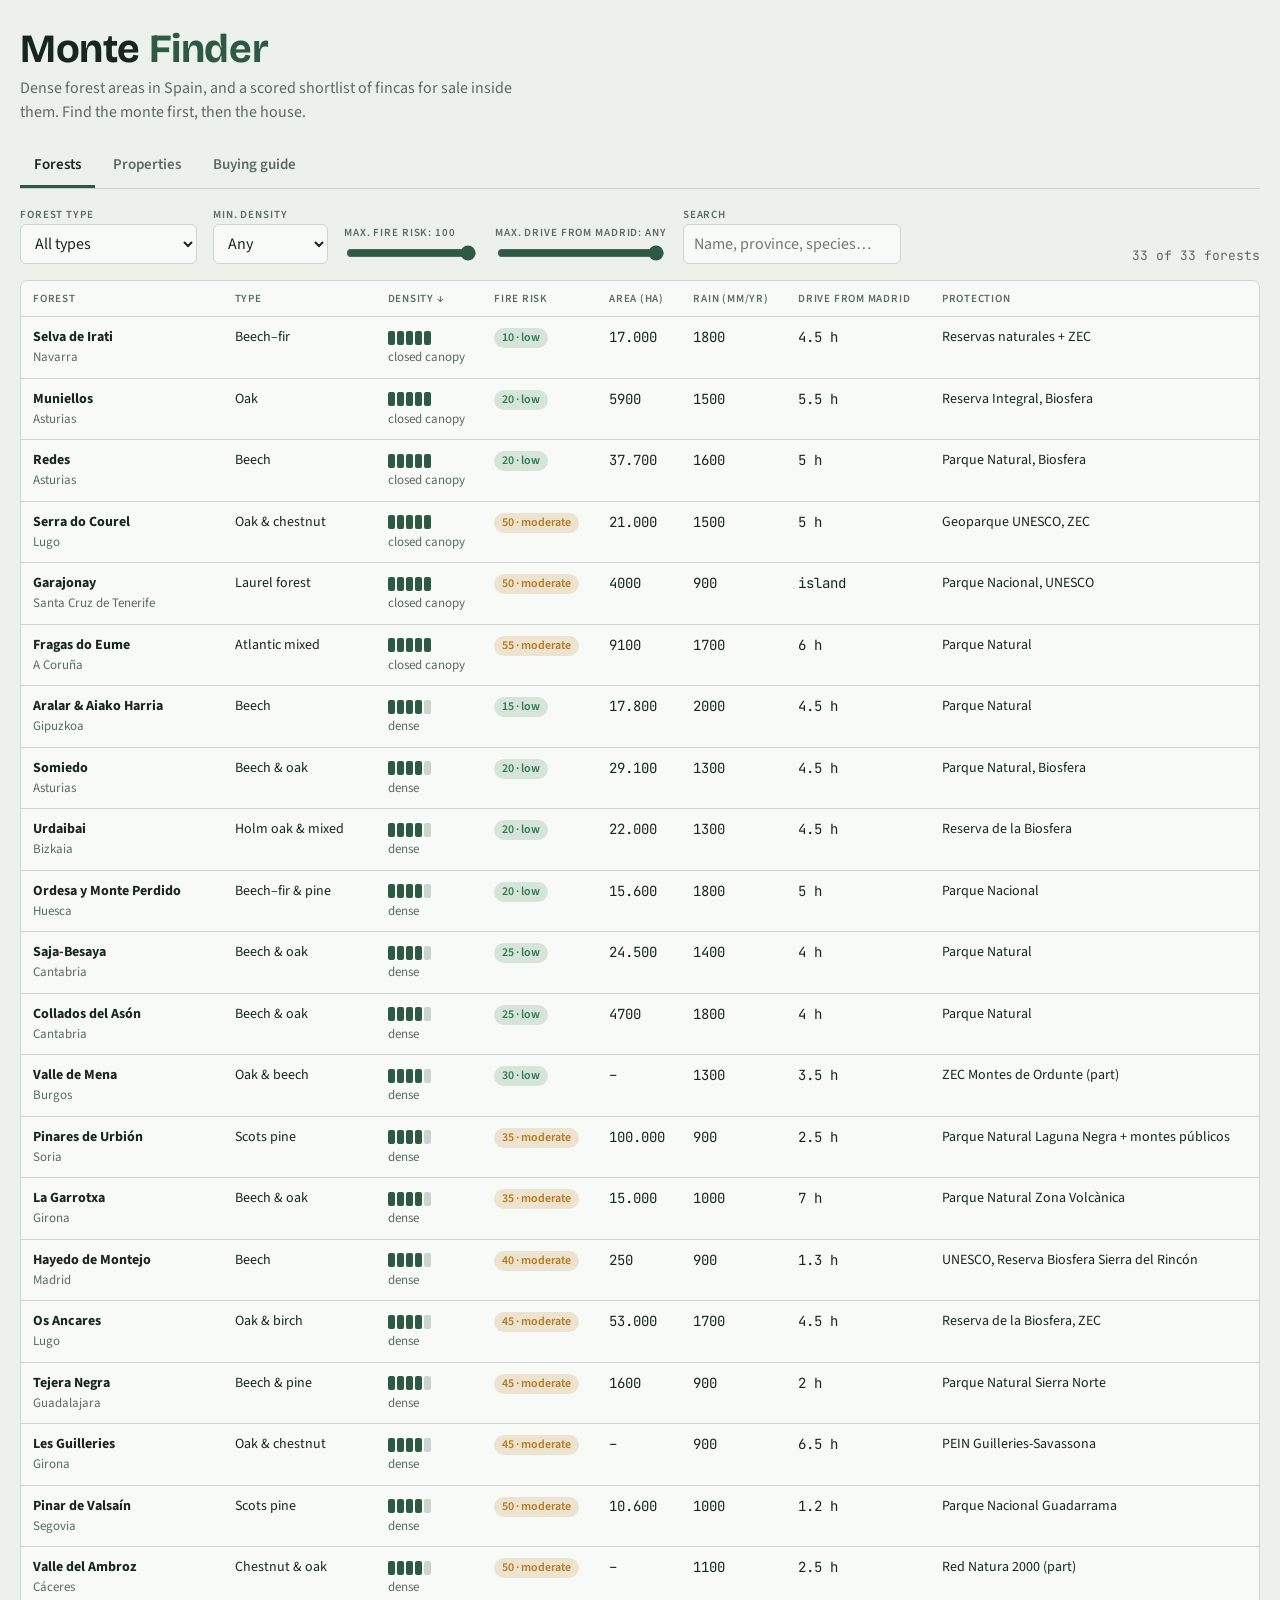
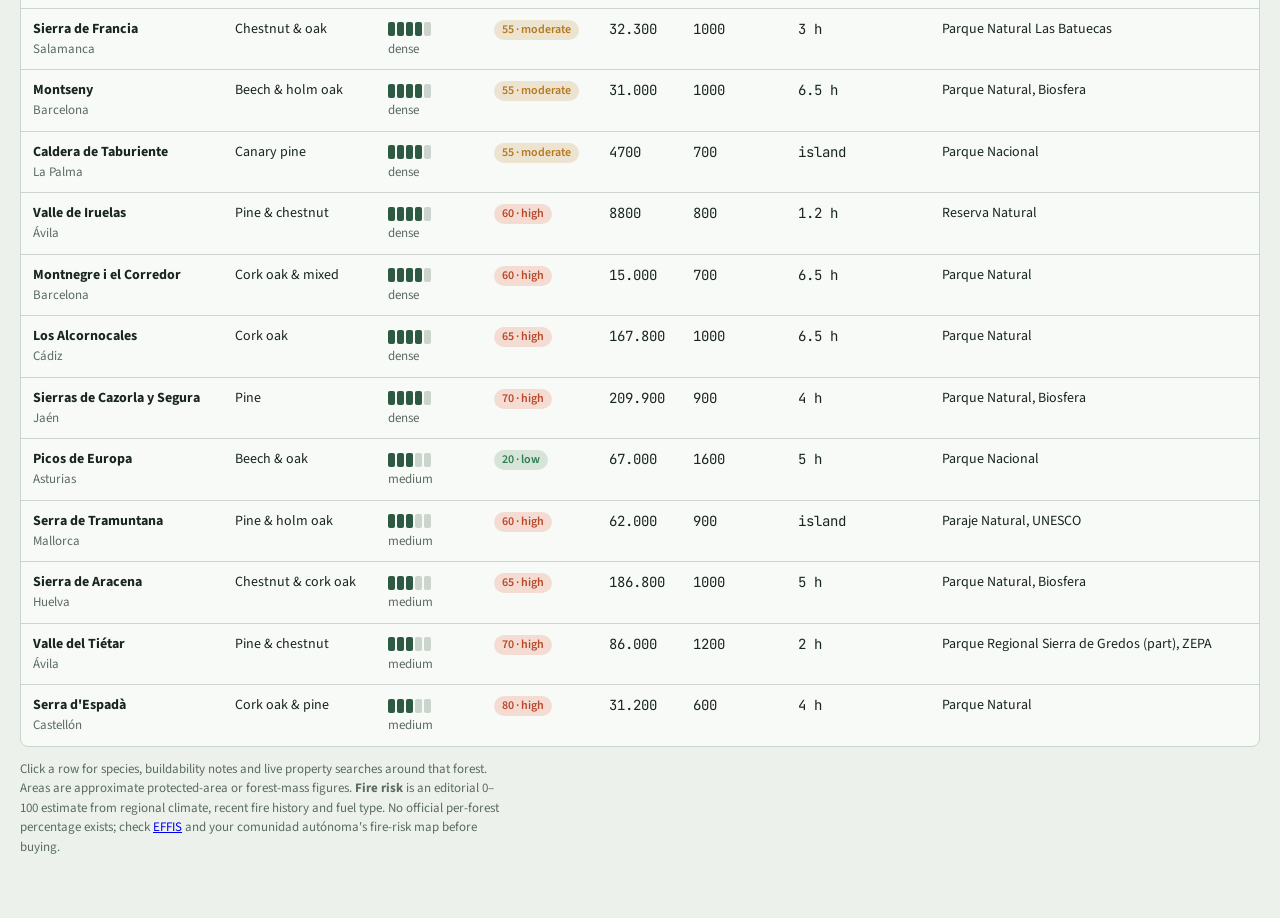
==== commit fa068dbd: "Monte Finder: phone cards, land class, status + checklist, 9 more forests, Piloña listing Co-Authore" ====
--- a/forest-finder/index.html
+++ b/forest-finder/index.html
@@ -96,6 +96,29 @@
 .guide a{color:var(--moss)}
 .toast{position:fixed;left:50%;bottom:calc(20px + env(safe-area-inset-bottom,0px));transform:translateX(-50%);background:var(--ink);color:var(--bg);padding:8px 14px;border-radius:6px;font-size:14px}
 [hidden]{display:none!important}
+.status{font:600 11px/1 var(--body);text-transform:uppercase;letter-spacing:.06em;padding:3px 6px;border-radius:4px;border:1px solid var(--line);color:var(--muted)}
+.status.contacted{color:var(--warn);border-color:var(--warn)} .status.visited{color:var(--ok);border-color:var(--ok)} .status.discarded{text-decoration:line-through}
+tr.discarded td{opacity:.55}
+.checks{display:flex;flex-wrap:wrap;gap:4px 12px;margin-top:6px;font-size:13px}
+.checks label{display:inline-flex;gap:4px;align-items:center;cursor:pointer;color:var(--muted)}
+.checks input{accent-color:var(--moss);padding:0}
+.checks label.done{color:var(--ink)}
+.src{font-size:12px;color:var(--bark)}
+@media (max-width:760px){
+  .tablebox{border:0;background:none;overflow:visible}
+  #forest-table thead,#prop-table thead{display:none}
+  #forest-table,#prop-table,#forest-table tbody,#prop-table tbody{display:block}
+  #forest-table tr,#prop-table tr{display:grid;grid-template-columns:1fr 1fr;gap:6px 12px;background:var(--surface);border:1px solid var(--line);border-radius:8px;padding:12px;margin-bottom:10px}
+  #forest-table td,#prop-table td{border:0;padding:0;min-width:0}
+  #forest-table td:first-child,#prop-table td:nth-child(2){grid-column:1/-1;order:-1}
+  #prop-table td:first-child{order:-2;grid-column:1/-1}
+  #prop-table td:first-child::before{content:"Fit ";font:600 11px var(--body);color:var(--muted);text-transform:uppercase;letter-spacing:.07em}
+  #forest-table td[data-l]::before,#prop-table td[data-l]::before{content:attr(data-l);display:block;font:600 10px/1.4 var(--body);text-transform:uppercase;letter-spacing:.08em;color:var(--muted)}
+  #prop-table td:last-child{grid-column:1/-1}
+  #forest-table tr.detail{display:block;margin-top:-8px}
+  #forest-table tr.detail td{display:block}
+  .count{margin-left:0;width:100%}
+}
 @media (prefers-reduced-motion:no-preference){tr.row td{transition:background .15s}}
 </style>
 </head>
@@ -177,6 +200,10 @@
       <div class="field"><label for="pf-house">Building</label><select id="pf-house">
         <option value="habitable">Habitable house</option><option value="renovate" selected>House to renovate</option>
         <option value="ruin">Ruin / borda / pallaza</option><option value="none">No building</option></select></div>
+      <div class="field"><label for="pf-land">Land classification</label><select id="pf-land">
+        <option value="unknown">Unknown</option><option value="urbano">Suelo urbano</option><option value="nucleo">Núcleo rural</option><option value="rustico">Suelo rústico</option></select></div>
+      <div class="field"><label for="pf-status">Status</label><select id="pf-status">
+        <option value="new">To review</option><option value="contacted">Contacted</option><option value="visited">Visited</option><option value="discarded">Discarded</option></select></div>
       <div class="field"><label for="pf-m2">Built area (m²)</label><input id="pf-m2" type="number" min="0"></div>
       <div class="field"><label for="pf-water">Water</label><select id="pf-water"><option value="1">Yes (mains, spring or well)</option><option value="0">No / unknown</option></select></div>
       <div class="field"><label for="pf-power">Electricity</label><select id="pf-power"><option value="1">Yes</option><option value="0">No / unknown</option></select></div>
@@ -201,7 +228,7 @@
         <th data-k="eurPerForestHa">€ / forest ha</th>
         <th data-k="density">Density</th>
         <th data-k="fire">Fire risk</th>
-        <th data-k="house">Building</th>
+        <th data-k="house">Building & land</th>
         <th data-k="services">Services</th>
         <th></th>
       </tr></thead>
@@ -282,30 +309,44 @@
  {id:"irati",name:"Selva de Irati",prov:"Navarra",type:"Beech–fir",species:"Haya (Fagus sylvatica), abeto (Abies alba)",density:5,fire:10,areaHa:17000,alt:"800–1,500 m",rain:1800,protection:"Reservas naturales + ZEC",drive:4.5,towns:["Ochagavía","Orbaizeta","Aribe","Garralda"],notes:"Second-largest beech–fir forest in Europe. Very wet, very low fire risk. Houses come up in the Aezkoa and Salazar valley villages."},
  {id:"aralar",name:"Aralar & Aiako Harria",prov:"Gipuzkoa",type:"Beech",species:"Haya, roble, pino plantations at lower levels",density:4,fire:15,areaHa:17800,alt:"200–1,430 m",rain:2000,protection:"Parque Natural",drive:4.5,towns:["Lekunberri","Amezketa","Oiartzun","Ataun"],notes:"Rainiest part of the peninsula. Caseríos with woodland are common but pricey. Close to San Sebastián and France."},
  {id:"muniellos",name:"Muniellos",prov:"Asturias",type:"Oak",species:"Roble albar (Quercus petraea), roble carballo, abedul, haya",density:5,fire:20,areaHa:5900,alt:"600–1,600 m",rain:1500,protection:"Reserva Integral, Biosfera",drive:5.5,towns:["Cangas del Narcea","Ibias","Degaña"],notes:"Largest oak forest in Spain. The reserve itself is closed to building. Look at the villages of the Fuentes del Narcea park around it."},
+ {id:"redes",name:"Redes",prov:"Asturias",type:"Beech",species:"Haya, roble, abedul, castaño in the valleys",density:5,fire:20,areaHa:37700,alt:"330–2,104 m",rain:1600,protection:"Parque Natural, Biosfera",drive:5,towns:["Caso","Sobrescobio","Piloña","Laviana"],notes:"Asturias' largest beech forests. Piloña, on its edge, has cheaper village plots and is 40 min from Oviedo."},
  {id:"somiedo",name:"Somiedo",prov:"Asturias",type:"Beech & oak",species:"Haya, roble, abedul, acebo",density:4,fire:20,areaHa:29100,alt:"400–2,194 m",rain:1300,protection:"Parque Natural, Biosfera",drive:4.5,towns:["Pola de Somiedo","Teverga","Belmonte de Miranda"],notes:"Brown bear country. Old teitos and brañas occasionally for sale; renovation rules are strict but possible."},
  {id:"picos",name:"Picos de Europa",prov:"Asturias",type:"Beech & oak",species:"Haya, roble, tilo, castaño",density:3,fire:20,areaHa:67000,alt:"75–2,650 m",rain:1600,protection:"Parque Nacional",drive:5,towns:["Cangas de Onís","Potes","Posada de Valdeón","Cabrales"],notes:"Mixed meadow, rock and forest rather than continuous woodland. Liébana (Potes) has drier microclimate and oak–chestnut slopes."},
  {id:"saja",name:"Saja-Besaya",prov:"Cantabria",type:"Beech & oak",species:"Haya, roble, abedul",density:4,fire:25,areaHa:24500,alt:"150–2,000 m",rain:1400,protection:"Parque Natural",drive:4,towns:["Cabuérniga","Ruente","Los Tojos","Arenas de Iguña"],notes:"Some of Spain's best-kept beech woods, with village houses in the Cabuérniga valley. Closer to Madrid than Asturias."},
+ {id:"ason",name:"Collados del Asón",prov:"Cantabria",type:"Beech & oak",species:"Haya, roble, encina cantábrica on limestone",density:4,fire:25,areaHa:4700,alt:"300–1,500 m",rain:1800,protection:"Parque Natural",drive:4,towns:["Soba","Arredondo","Ruesga","Ramales de la Victoria"],notes:"Pasiego valleys with cabañas pasiegas for renovation. Very wet and quiet."},
+ {id:"mena",name:"Valle de Mena",prov:"Burgos",type:"Oak & beech",species:"Roble, haya, encina, castaño",density:4,fire:30,areaHa:null,alt:"200–1,300 m",rain:1300,protection:"ZEC Montes de Ordunte (part)",drive:3.5,towns:["Villasana de Mena","Vallejuelo","Nava de Ordunte"],notes:"Atlantic climate on the Castilla side, 45 min from Bilbao. Cheaper than Bizkaia."},
  {id:"urdaibai",name:"Urdaibai",prov:"Bizkaia",type:"Holm oak & mixed",species:"Encina cantábrica, roble; many pine and eucalyptus plantations",density:4,fire:20,areaHa:22000,alt:"0–800 m",rain:1300,protection:"Reserva de la Biosfera",drive:4.5,towns:["Gernika","Busturia","Ea","Mundaka"],notes:"Coastal. A lot of what looks like forest is plantation; check species on each plot."},
  {id:"eume",name:"Fragas do Eume",prov:"A Coruña",type:"Atlantic mixed",species:"Carballo (Q. robur), castaño, abedul, ferns",density:5,fire:55,areaHa:9100,alt:"0–600 m",rain:1700,protection:"Parque Natural",drive:6,towns:["Pontedeume","Monfero","A Capela","Cabanas"],notes:"One of Europe's best-preserved Atlantic coastal forests. Hit by fire in 2012; surrounding hills are eucalyptus-heavy."},
  {id:"ancares",name:"Os Ancares",prov:"Lugo",type:"Oak & birch",species:"Carballo, abedul, acebo, soutos de castaño",density:4,fire:45,areaHa:53000,alt:"500–1,969 m",rain:1700,protection:"Reserva de la Biosfera, ZEC",drive:4.5,towns:["Navia de Suarna","Cervantes","Vega de Espinareda","Candín"],notes:"Pallozas and stone houses in near-empty villages, often at low prices. Remote; winters are long."},
  {id:"courel",name:"Serra do Courel",prov:"Lugo",type:"Oak & chestnut",species:"Devesas de roble, castaño, tejo, acebo",density:5,fire:50,areaHa:21000,alt:"400–1,640 m",rain:1500,protection:"Geoparque UNESCO, ZEC",drive:5,towns:["Folgoso do Courel","Seoane","Quiroga"],notes:"Devesa da Rogueira is one of Galicia's densest forests. The 2022 fires burned part of the range; check the exact plot."},
- {id:"ordesa",name:"Ordesa y Monte Perdido",prov:"Huesca",type:"Beech–fir & pine",species:"Haya, abeto, pino silvestre, pino negro",density:4,fire:20,areaHa:15600,alt:"700–3,355 m",rain:1800,protection:"Parque Nacional",drive:5,towns:["Torla","Broto","Fanlo","Bielsa"],notes:"Old bordas in the Broto and Sobrarbe valleys are the usual route. High prices near Torla."},
+ {id:"ordesa",name:"Ordesa y Monte Perdido",prov:"Huesca",type:"Beech–fir & pine",species:"Haya, abeto, pino silvestre, pino negro",density:4,fire:20,areaHa:15600,alt:"700–3,355 m",rain:1800,protection:"Parque Nacional",drive:5,towns:["Torla","Broto","Fanlo","Bielsa","Biescas"],notes:"Old bordas in the Broto and Sobrarbe valleys are the usual route. High prices near Torla."},
  {id:"urbion",name:"Pinares de Urbión",prov:"Soria",type:"Scots pine",species:"Pino silvestre, rebollo, haya in pockets",density:4,fire:35,areaHa:100000,alt:"1,000–2,200 m",rain:900,protection:"Parque Natural Laguna Negra + montes públicos",drive:2.5,towns:["Covaleda","Duruelo de la Sierra","Vinuesa","Quintanar de la Sierra"],notes:"One of Europe's largest continuous pine forests, well managed by the villages. Most forest is communal; buy a village house on its edge. Cold winters."},
  {id:"valsain",name:"Pinar de Valsaín",prov:"Segovia",type:"Scots pine",species:"Pino silvestre, roble melojo, acebo",density:4,fire:50,areaHa:10600,alt:"1,100–2,200 m",rain:1000,protection:"Parque Nacional Guadarrama",drive:1.2,towns:["Valsaín","La Granja","Navafría","El Espinar"],notes:"State-owned forest, so you buy in the villages around it. Closest dense forest to Madrid; prices reflect that."},
  {id:"montejo",name:"Hayedo de Montejo",prov:"Madrid",type:"Beech",species:"Haya, roble melojo, acebo",density:4,fire:40,areaHa:250,alt:"1,250–1,500 m",rain:900,protection:"UNESCO, Reserva Biosfera Sierra del Rincón",drive:1.3,towns:["Montejo de la Sierra","La Hiruela","Horcajuelo de la Sierra","Prádena del Rincón"],notes:"Small beech wood, but the Sierra del Rincón around it has oak forest and cheap-ish stone houses."},
  {id:"tejera",name:"Tejera Negra",prov:"Guadalajara",type:"Beech & pine",species:"Haya, roble, pino silvestre",density:4,fire:45,areaHa:1600,alt:"1,200–2,000 m",rain:900,protection:"Parque Natural Sierra Norte",drive:2,towns:["Cantalojas","Majaelrayo","Valverde de los Arroyos","Campillo de Ranas"],notes:"Pueblos de arquitectura negra. Very low population, stone houses for renovation appear regularly."},
  {id:"francia",name:"Sierra de Francia",prov:"Salamanca",type:"Chestnut & oak",species:"Castaño, roble melojo, madroño, alcornoque",density:4,fire:55,areaHa:32300,alt:"400–1,723 m",rain:1000,protection:"Parque Natural Las Batuecas",drive:3,towns:["La Alberca","Mogarraz","Miranda del Castañar","Sotoserrano"],notes:"Terraced chestnut and oak slopes with vineyards. Mild; some fire risk on the south side."},
+ {id:"iruelas",name:"Valle de Iruelas",prov:"Ávila",type:"Pine & chestnut",species:"Pino resinero, pino silvestre, castaño (Castañar de El Tiemblo), roble",density:4,fire:60,areaHa:8800,alt:"700–1,900 m",rain:800,protection:"Reserva Natural",drive:1.2,towns:["El Tiemblo","Navaluenga","El Barraco","Las Navas del Marqués"],notes:"Closest dense chestnut and pine forest to Madrid. Hot, dry summers; fire risk is moderate to high."},
+ {id:"ambroz",name:"Valle del Ambroz",prov:"Cáceres",type:"Chestnut & oak",species:"Castaño, roble melojo, aliso along rivers",density:4,fire:50,areaHa:null,alt:"600–2,000 m",rain:1100,protection:"Red Natura 2000 (part)",drive:2.5,towns:["Hervás","Baños de Montemayor","La Garganta","Segura de Toro"],notes:"Hervás chestnut woods are some of the best in Spain. Good-value stone houses."},
  {id:"tietar",name:"Valle del Tiétar",prov:"Ávila",type:"Pine & chestnut",species:"Pino resinero, pino laricio, castaño, roble",density:3,fire:70,areaHa:86000,alt:"400–2,592 m",rain:1200,protection:"Parque Regional Sierra de Gredos (part), ZEPA",drive:2,towns:["Arenas de San Pedro","Candeleda","Piedralaves","El Arenal"],notes:"Green and close to Madrid, but pine-dominated with hot summers. Several large fires in recent decades."},
+ {id:"guilleries",name:"Les Guilleries",prov:"Girona",type:"Oak & chestnut",species:"Roble, castaño, haya, encina",density:4,fire:45,areaHa:null,alt:"400–1,200 m",rain:900,protection:"PEIN Guilleries-Savassona",drive:6.5,towns:["Sant Hilari Sacalm","Osor","Espinelves","Susqueda"],notes:"Among the most forested municipalities in Catalonia. Masías for renovation, cheaper than Montseny."},
+ {id:"montnegre",name:"Montnegre i el Corredor",prov:"Barcelona",type:"Cork oak & mixed",species:"Alcornoque, encina, castaño, pino",density:4,fire:60,areaHa:15000,alt:"0–773 m",rain:700,protection:"Parque Natural",drive:6.5,towns:["Vallgorguina","Arenys de Munt","Sant Celoni","Dosrius"],notes:"Coastal range 45 min from Barcelona. Dense but Mediterranean, so summer fire risk is real."},
  {id:"montseny",name:"Montseny",prov:"Barcelona",type:"Beech & holm oak",species:"Haya, encina, abeto, alcornoque",density:4,fire:55,areaHa:31000,alt:"200–1,706 m",rain:1000,protection:"Parque Natural, Biosfera",drive:6.5,towns:["Viladrau","Montseny","Arbúcies","Seva"],notes:"Masías surrounded by forest, close to Barcelona and Girona. High prices, strict park rules."},
  {id:"garrotxa",name:"La Garrotxa",prov:"Girona",type:"Beech & oak",species:"Haya (Fageda d'en Jordà), roble, encina",density:4,fire:35,areaHa:15000,alt:"200–1,100 m",rain:1000,protection:"Parque Natural Zona Volcànica",drive:7,towns:["Olot","Santa Pau","Les Planes d'Hostoles","Sant Feliu de Pallerols"],notes:"Wet volcanic valleys with beech on lava. Masías to restore appear, but demand is high."},
- {id:"cazorla",name:"Sierras de Cazorla y Segura",prov:"Jaén",type:"Pine",species:"Pino laricio, pino carrasco, pino negral",density:4,fire:70,areaHa:209900,alt:"460–2,107 m",rain:900,protection:"Parque Natural, Biosfera",drive:4,towns:["Cazorla","Santiago de la Espada","Hornos","Pontones"],notes:"Spain's largest protected area. Dense pine but Mediterranean summers; the 2017 and 2022 seasons had large fires nearby."},
+ {id:"cazorla",name:"Sierras de Cazorla y Segura",prov:"Jaén",type:"Pine",species:"Pino laricio, pino carrasco, pino negral",density:4,fire:70,areaHa:209900,alt:"460–2,107 m",rain:900,protection:"Parque Natural, Biosfera",drive:4,towns:["Cazorla","Santiago de la Espada","Hornos","Siles","Riópar"],notes:"Spain's largest protected area. Dense pine but Mediterranean summers; the 2017 and 2022 seasons had large fires nearby."},
  {id:"aracena",name:"Sierra de Aracena",prov:"Huelva",type:"Chestnut & cork oak",species:"Castaño, alcornoque, encina, quejigo",density:3,fire:65,areaHa:186800,alt:"200–960 m",rain:1000,protection:"Parque Natural, Biosfera",drive:5,towns:["Aracena","Alájar","Castaño del Robledo","Galaroza"],notes:"Wetter than the rest of Andalucía. Chestnut groves with houses are a classic buy. More dehesa than closed forest."},
  {id:"alcornocales",name:"Los Alcornocales",prov:"Cádiz",type:"Cork oak",species:"Alcornoque, quejigo; laurel and ferns in the canutos",density:4,fire:65,areaHa:167800,alt:"0–1,092 m",rain:1000,protection:"Parque Natural",drive:6.5,towns:["Jimena de la Frontera","Alcalá de los Gazules","Castellar","Cortes de la Frontera"],notes:"Largest cork oak forest in Europe. Big estates dominate; small fincas with cortijos come up around Jimena."},
  {id:"espadan",name:"Serra d'Espadà",prov:"Castellón",type:"Cork oak & pine",species:"Alcornoque, pino rodeno, encina",density:3,fire:80,areaHa:31200,alt:"100–1,106 m",rain:600,protection:"Parque Natural",drive:4,towns:["Eslida","Aín","Almedíjar","Chóvar"],notes:"Only large cork forest in eastern Spain. Dry and fire-prone; high risk for a forest home."},
+ {id:"tramuntana",name:"Serra de Tramuntana",prov:"Mallorca",type:"Pine & holm oak",species:"Pino carrasco, encina, olive terraces",density:3,fire:60,areaHa:62000,alt:"0–1,445 m",rain:900,protection:"Paraje Natural, UNESCO",drive:null,towns:["Esporles","Valldemossa","Bunyola","Sóller"],notes:"Holm oak woods around Esporles are among the densest in the Balearics. Very high prices and strict rules."},
+ {id:"taburiente",name:"Caldera de Taburiente",prov:"La Palma",type:"Canary pine",species:"Pino canario, fayal-brezal, laurisilva on the north side",density:4,fire:55,areaHa:4700,alt:"430–2,426 m",rain:700,protection:"Parque Nacional",drive:null,towns:["El Paso","Los Llanos de Aridane","Tijarafe","Puntagorda"],notes:"Canary pine resprouts after fire, but the island has had repeated large fires. El Paso is the gateway town."},
  {id:"garajonay",name:"Garajonay",prov:"Santa Cruz de Tenerife",type:"Laurel forest",species:"Laurisilva: laurel, til, viñátigo, brezo",density:5,fire:50,areaHa:4000,alt:"650–1,487 m",rain:900,protection:"Parque Nacional, UNESCO",drive:null,towns:["Hermigua","Vallehermoso","Agulo","Alajeró"],notes:"Fog-fed relict forest on La Gomera. The 2012 fire burned a large part. Farmhouses in Hermigua and Vallehermoso valleys."}
 ];
 
 // Example rows only. They illustrate the scoring and point to live searches, not real ads.
+// Real ads the user has found. Merged into saved lists once, by id.
+const SEED_PROPS = [
+ {id:"pilona-esteli",title:"Aldea Esteli · 4 parcels with forest",url:"",forest:"redes",town:"Piloña (Aldea Esteli)",price:60000,area:0.6724,fpct:47,ftype:"Described as bosque",density:3,fire:null,house:"none",land:"urbano",status:"new",m2:null,water:0,power:0,road:0,net:"unknown",
+  notes:"Parcels of 1,080 m² and 2,476 m² (finca) plus 803 m² and 2,365 m² described as forest. Listed as urbano residencial. Ask which parcels allow a house and whether they are contiguous.",source:"ChatGPT 'Bosque y casa' app, 27/09/2026. Ad link not yet added."}
+];
 const EXAMPLE_PROPS = [
  {id:"ex1",example:true,title:"Example · Stone house to renovate with oak wood",url:"",forest:"somiedo",town:"Teverga",price:95000,area:3.2,fpct:75,ftype:"Robledal y castaños",density:4,fire:null,house:"renovate",m2:140,water:1,power:1,road:0,net:"4g",notes:"Example row. Replace with a real ad."},
  {id:"ex2",example:true,title:"Example · Borda with pine and beech",url:"",forest:"ordesa",town:"Broto",price:210000,area:1.5,fpct:60,ftype:"Pino silvestre y haya",density:3,fire:null,house:"ruin",m2:90,water:1,power:0,road:1,net:"unknown",notes:"Example row."},
@@ -319,6 +360,11 @@
 const DENS_LBL = ["","scattered","open","medium","dense","closed canopy"];
 const HOUSE_LBL = {habitable:"Habitable",renovate:"To renovate",ruin:"Ruin",none:"None"};
 const HOUSE_PTS = {habitable:15,renovate:12,ruin:8,none:0};
+const LAND_LBL = {urbano:"Suelo urbano",nucleo:"Núcleo rural",rustico:"Suelo rústico",unknown:"Land class unknown"};
+const STATUS_LBL = {new:"To review",contacted:"Contacted",visited:"Visited",discarded:"Discarded"};
+const CHECKS = [["cert","Certificado urbanístico"],["nota","Nota simple"],["catastro","Catastro checked"],["fire","Fire history checked"],["water","Water rights"],["visit","Visited in person"]];
+// An existing house counts in full; bare land counts only where a new house is normally allowed.
+const buildPts = p => p.house!=="none" ? HOUSE_PTS[p.house]||0 : (p.land==="urbano"||p.land==="nucleo") ? 10 : 0;
 
 function store(key, val){ try{ if(val===undefined) return JSON.parse(localStorage.getItem(key)); localStorage.setItem(key, JSON.stringify(val)); }catch(e){ return null; } }
 function toast(msg){ const t=$("#toast"); t.textContent=msg; t.hidden=false; clearTimeout(toast.t); toast.t=setTimeout(()=>t.hidden=true,2200); }
@@ -361,13 +407,13 @@
   $("#forest-table tbody").innerHTML = rows.map(f => `
     <tr class="row" data-id="${f.id}" tabindex="0">
       <td><b>${esc(f.name)}</b><div class="sub">${esc(f.prov)}</div></td>
-      <td>${esc(f.type)}</td>
-      <td>${meter(f.density)}<div class="sub">${DENS_LBL[f.density]}</div></td>
-      <td>${riskPill(f.fire)}</td>
-      <td class="num">${fmt(f.areaHa)}</td>
-      <td class="num">${fmt(f.rain)}</td>
-      <td class="num">${f.drive==null?"island":f.drive+" h"}</td>
-      <td>${esc(f.protection)}</td>
+      <td data-l="Type">${esc(f.type)}</td>
+      <td data-l="Density">${meter(f.density)}<div class="sub">${DENS_LBL[f.density]}</div></td>
+      <td data-l="Fire risk">${riskPill(f.fire)}</td>
+      <td class="num" data-l="Area (ha)">${fmt(f.areaHa)}</td>
+      <td class="num" data-l="Rain mm/yr">${fmt(f.rain)}</td>
+      <td class="num" data-l="From Madrid">${f.drive==null?"island":f.drive+" h"}</td>
+      <td data-l="Protection">${esc(f.protection)}</td>
     </tr>${openForest===f.id ? forestDetail(f) : ""}`).join("") || `<tr><td colspan="8">No forests match. Loosen a filter.</td></tr>`;
   markSort("#forest-table", fSort);
 }
@@ -403,13 +449,20 @@
 
 // ---- Properties ----
 let pSort = {k:"score",dir:"desc"}, editing = null;
-function props(){ const s = store("mf-props"); return Array.isArray(s) ? s : EXAMPLE_PROPS.slice(); }
+function props(){ const s = store("mf-props"); return Array.isArray(s) ? s : SEED_PROPS.concat(EXAMPLE_PROPS); }
+(function mergeSeeds(){
+  const seen = store("mf-seeds") || [], list = store("mf-props");
+  if(!Array.isArray(list)) return;
+  const add = SEED_PROPS.filter(p => !seen.includes(p.id) && !list.some(x => x.id===p.id));
+  if(add.length){ saveProps(list.concat(add)); }
+  store("mf-seeds", SEED_PROPS.map(p=>p.id));
+})();
 function saveProps(list){ store("mf-props", list); }
 function enrich(p){
   const f = byId[p.forest];
   const fire = p.fire ?? f?.fire ?? 50;
   const forestHa = p.area * p.fpct/100;
-  const score = Math.round(p.fpct/100*30 + p.density/5*20 + (100-fire)/100*20 + (HOUSE_PTS[p.house]||0) + 5*(+p.water) + 5*(+p.power) + 5*(+p.road));
+  const score = Math.round(p.fpct/100*30 + p.density/5*20 + (100-fire)/100*20 + buildPts(p) + 5*(+p.water) + 5*(+p.power) + 5*(+p.road));
   return {...p, fire, forestHa, eurPerForestHa: forestHa>0 ? Math.round(p.price/forestHa) : null, score, services: +p.water + +p.power + +p.road};
 }
 FORESTS.forEach(f => {
@@ -425,26 +478,31 @@
   $("#prop-table tbody").innerHTML = rows.map(p => {
     const f = byId[p.forest];
     const svc = [p.water?"water":null,p.power?"power":null,p.road?"road":null].filter(Boolean);
-    return `<tr>
+    const checks = p.checks||{};
+    const done = CHECKS.filter(([k])=>checks[k]).length;
+    return `<tr class="${p.status==="discarded"?"discarded":""}">
       <td class="score">${p.score}</td>
       <td>${p.url ? `<a href="${esc(p.url)}" target="_blank" rel="noopener" style="color:var(--moss);font-weight:600">${esc(p.title)} ↗</a>` : `<b>${esc(p.title)}</b>`}${p.example?'<span class="example">EXAMPLE</span>':""}
         <div class="sub">${esc(p.town||"")}${f?` · near ${esc(f.name)}`:""}${p.ftype?` · ${esc(p.ftype)}`:""}</div>
-        ${p.notes?`<div class="sub">${esc(p.notes)}</div>`:""}</td>
-      <td class="num">€${fmt(p.price)}</td>
-      <td class="num">${fmt(p.area)} ha${p.m2?`<div class="sub">${fmt(p.m2)} m² built</div>`:""}</td>
-      <td class="num">${p.fpct}%<div class="bar"><b style="width:${p.fpct}%"></b></div><div class="sub">${fmt(Math.round(p.forestHa*100)/100)} ha</div></td>
-      <td class="num">${p.eurPerForestHa?"€"+fmt(p.eurPerForestHa):"–"}</td>
-      <td>${meter(p.density)}</td>
-      <td>${riskPill(p.fire)}</td>
-      <td>${HOUSE_LBL[p.house]||"–"}</td>
-      <td>${svc.map(s=>`<span class="tag">${s}</span>`).join("")||'<span class="sub">none known</span>'}${p.net&&p.net!=="unknown"?`<span class="tag">${p.net}</span>`:""}</td>
+        ${p.notes?`<div class="sub">${esc(p.notes)}</div>`:""}
+        ${p.source?`<div class="src">Source: ${esc(p.source)}</div>`:""}
+        <div class="checks" data-pid="${p.id}"><span class="status ${p.status||"new"}">${STATUS_LBL[p.status||"new"]}</span><span class="sub">${done}/${CHECKS.length} checks</span>
+          ${CHECKS.map(([k,l])=>`<label class="${checks[k]?"done":""}"><input type="checkbox" data-check="${k}" ${checks[k]?"checked":""}>${l}</label>`).join("")}</div></td>
+      <td class="num" data-l="Price">€${fmt(p.price)}</td>
+      <td class="num" data-l="Land">${fmt(p.area)} ha${p.m2?`<div class="sub">${fmt(p.m2)} m² built</div>`:""}</td>
+      <td class="num" data-l="Forest">${p.fpct}%<div class="bar"><b style="width:${p.fpct}%"></b></div><div class="sub">${fmt(Math.round(p.forestHa*100)/100)} ha</div></td>
+      <td class="num" data-l="€ / forest ha">${p.eurPerForestHa?"€"+fmt(p.eurPerForestHa):"–"}</td>
+      <td data-l="Density">${meter(p.density)}</td>
+      <td data-l="Fire risk">${riskPill(p.fire)}</td>
+      <td data-l="Building & land">${HOUSE_LBL[p.house]||"–"}<div class="sub">${LAND_LBL[p.land||"unknown"]}</div></td>
+      <td data-l="Services">${svc.map(s=>`<span class="tag">${s}</span>`).join("")||'<span class="sub">none known</span>'}${p.net&&p.net!=="unknown"?`<span class="tag">${p.net}</span>`:""}</td>
       <td style="white-space:nowrap"><button class="btn small ghost" data-edit="${p.id}" type="button">Edit</button> <button class="btn small ghost" data-del="${p.id}" type="button">Delete</button></td>
     </tr>`;}).join("") || `<tr><td colspan="11">No properties yet. Open a forest in the Forests tab, use its search links, and add the ads you like here.</td></tr>`;
   markSort("#prop-table", pSort);
 }
 bindSort("#prop-table", pSort, renderProps);
 
-const FIELDS = ["title","url","forest","town","price","area","fpct","ftype","dens","fire","house","m2","water","power","road","net","notes"];
+const FIELDS = ["title","url","forest","town","price","area","fpct","ftype","dens","fire","house","land","status","m2","water","power","road","net","notes"];
 function openForm(p){
   editing = p?.id || null;
   $("#p-form-title").textContent = p ? "Edit property" : "Add a property";
@@ -459,10 +517,15 @@
   e.preventDefault();
   const v = id => $("#pf-"+id).value.trim(), n = id => v(id)==="" ? null : +v(id);
   const rec = {id: editing || "p"+Date.now(), title:v("title"), url:v("url"), forest:v("forest"), town:v("town"), price:n("price"), area:n("area"), fpct:n("fpct"),
-    ftype:v("ftype"), density:+v("dens"), fire:n("fire"), house:v("house"), m2:n("m2"), water:+v("water"), power:+v("power"), road:+v("road"), net:v("net"), notes:v("notes")};
+    ftype:v("ftype"), density:+v("dens"), fire:n("fire"), house:v("house"), land:v("land"), status:v("status"), m2:n("m2"), water:+v("water"), power:+v("power"), road:+v("road"), net:v("net"), notes:v("notes")};
   const list = props(); const i = list.findIndex(p=>p.id===rec.id);
-  if(i>=0) list[i]=rec; else list.push(rec);
+  if(i>=0) list[i]={...list[i], ...rec}; else list.push(rec);
   saveProps(list); $("#p-form-panel").hidden=true; editing=null; renderProps(); renderForests(); toast("Property saved");
+});
+$("#prop-table tbody").addEventListener("change", e => {
+  const cb = e.target.closest("[data-check]"); if(!cb) return;
+  const pid = cb.closest("[data-pid]").dataset.pid, list = props(), p = list.find(x=>x.id===pid);
+  p.checks = {...(p.checks||{}), [cb.dataset.check]: cb.checked}; saveProps(list); renderProps();
 });
 $("#prop-table tbody").addEventListener("click", e => {
   const ed = e.target.closest("[data-edit]"), del = e.target.closest("[data-del]");
